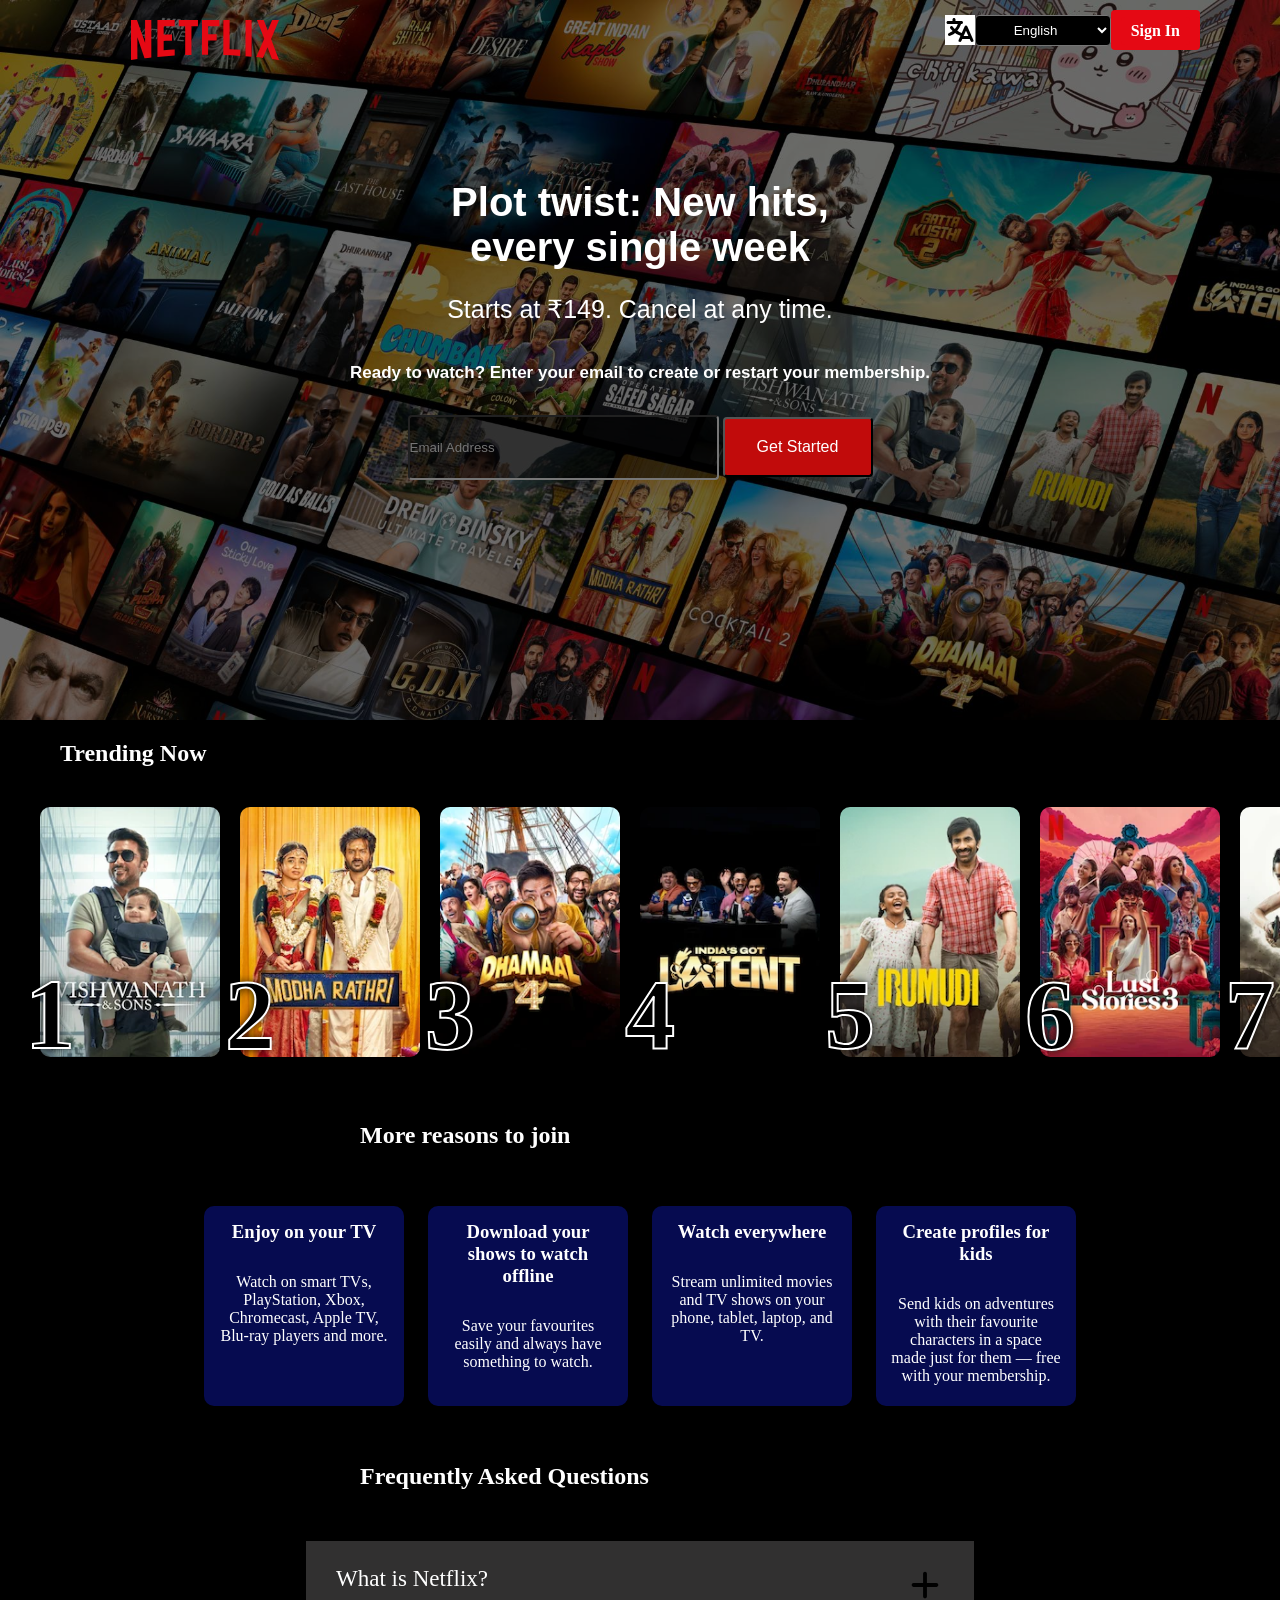
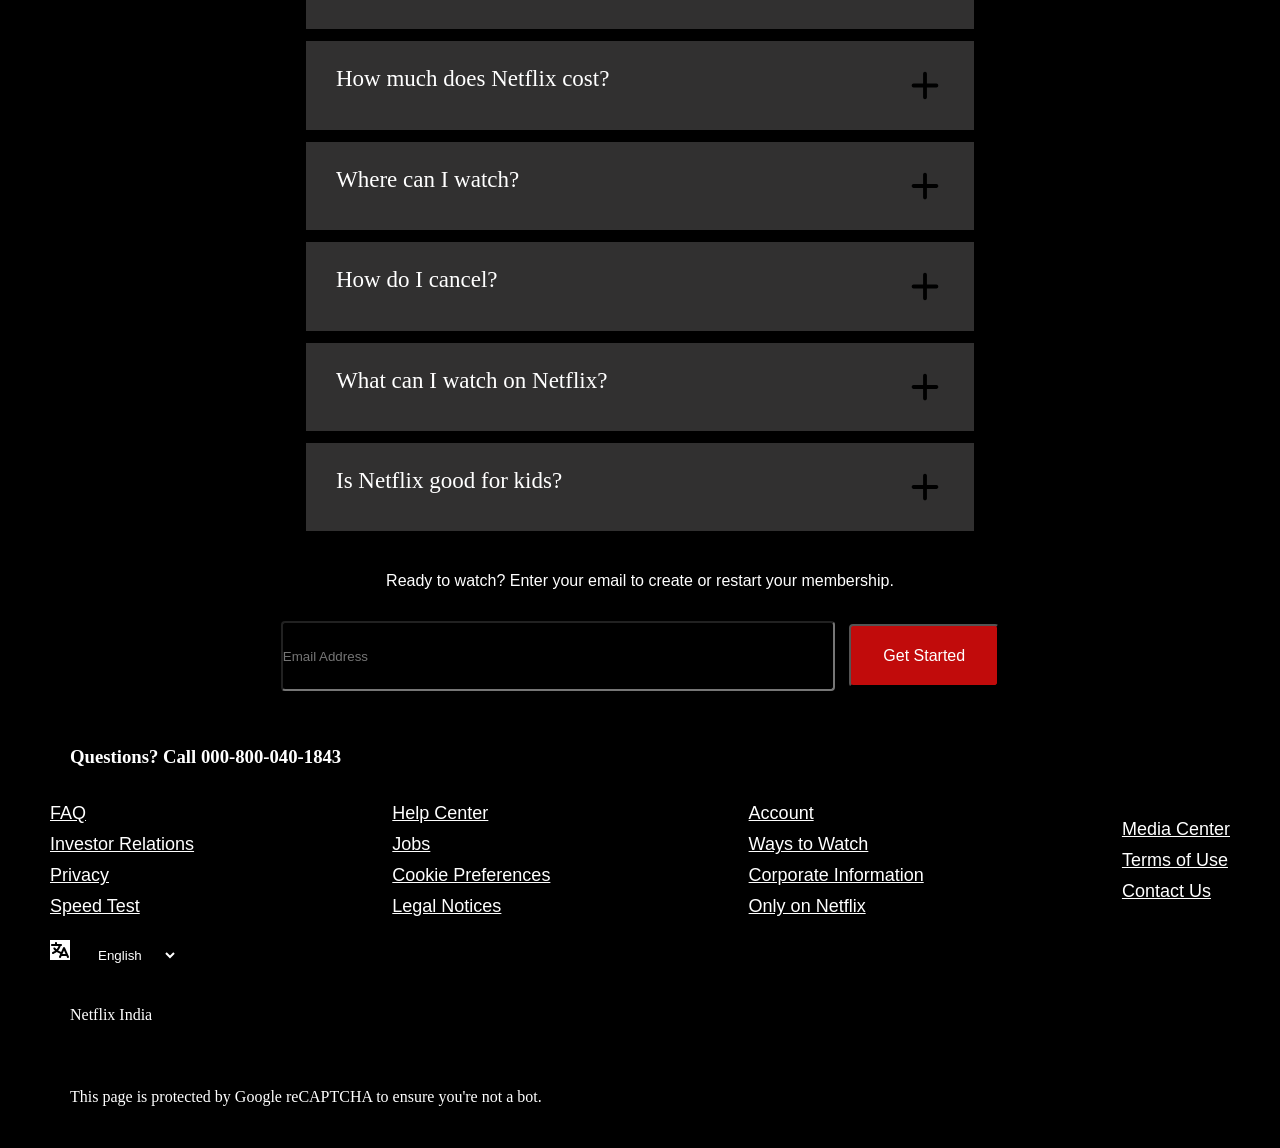
==== projects/netflix.html @ 77486c61 "add some project" ====
<!DOCTYPE html>
<html lang="en">

<head>
    <meta charset="UTF-8">
    <meta name="viewport" content="width=device-width, initial-scale=1.0">
    <title>Netflix</title>
    <link rel="stylesheet" href="netflix.css">
    <!-- <link rel="icon" href="data:,"> -->
</head>

<body>
    <header>
        <div class="box">
        </div>
        <nav class="navbar">
            <div class="logo">
                <img src="/assets/Netflix_name.svg" alt="Netflix_name">
            </div>
            <div class="nav_op">
                <img class="lan" src="/assets/language-solid-full.svg" alt="language">
                <!-- <i class="fa-solid fa-language"></i> -->
                <select class="nav_select">
                    <option value="English">English</option>
                    <option value="Hindi">Hindi</option>
                </select>
                <div class="sign_in">
                    <a href="#" class="sign_in">Sign In</a>
                </div>
            </div>
        </nav>
        <div class="content">
            <div class="center">
                <h1>Plot twist: New hits,<br> every single week</h1>
                <p>Starts at ₹149. Cancel at any time.</p>
            </div>
            <h3>Ready to watch? Enter your email to create or restart your membership.</h3>
            <div class="in-btn">
                <form class="in-btn">
                    <input type="email" placeholder="Email Address" aria-label="Email Address" required>

                    <button type="submit">Get Started</button>
                </form>
            </div>
        </div>
    </header>

    <main class="main-content">
        <section class="trending">
            <h2>Trending Now</h2>
            <div class="movie">
                <div class="movie-1 movies">
                    <span class="series">1</span>
                </div>

                <div class="movie-2 movies">
                    <span class="series">2</span>
                </div>

                <div class="movie-3 movies">
                    <span class="series">3</span>
                </div>

                <div class="movie-4 movies">
                    <span class="series">4</span>
                </div>

                <div class="movie-5 movies">
                    <span class="series">5</span>
                </div>
                <div class="movie-6 movies">
                    <span class="series">6</span>
                </div>

                <div class="movie-7 movies">
                    <span class="series">7</span>
                </div>

                <div class="movie-8 movies">
                    <span class="series">8</span>
                </div>

                <div class="movie-9 movies">
                    <span class="series">9</span>
                </div>

                <div class="movie-10 movies">
                    <span class="series">10</span>
                </div>
            </div>
        </section>
        <section class="reason-to-join">
            <h2>More reasons to join</h2>
            <div class="contain">
                <div class="box1">
                    <h3>Enjoy on your TV</h3>
                    <p>Watch on smart TVs, PlayStation, Xbox, Chromecast, Apple TV, Blu-ray players and more.</p>
                </div>
                <div class="box1">
                    <h3>Download your shows to watch offline</h3>
                    <p>Save your favourites easily and always have something to watch.</p>
                </div>
                <div class="box1">
                    <h3>Watch everywhere</h3>
                    <p>Stream unlimited movies and TV shows on your phone, tablet, laptop, and TV.</p>
                </div>
                <div class="box1">
                    <h3>Create profiles for kids</h3>
                    <p>Send kids on adventures with their favourite characters in a space made just for them — free with
                        your membership.</p>
                </div>
            </div>
        </section>
        <section class="faqs">
            <h2>Frequently Asked Questions</h2>
            <div class="que">
                <p> What is Netflix? <img src="/assets/plus-solid-full.svg" alt="image"> </p>
            </div>
            <div class="que">
                <p> How much does Netflix cost? <img src="/assets/plus-solid-full.svg" alt="image"> </p>
            </div>
            <div class="que">
                <p> Where can I watch?<img src="/assets/plus-solid-full.svg" alt="image"> </p>
            </div>
            <div class="que">
                <p> How do I cancel? <img src="/assets/plus-solid-full.svg" alt="image"> </p>
            </div>
            <div class="que">
                <p> What can I watch on Netflix?<img src="/assets/plus-solid-full.svg" alt="image"> </p>
            </div>
            <div class="que">
                <p> Is Netflix good for kids? <img src="/assets/plus-solid-full.svg" alt="image"> </p>
            </div>
        </section>
        <section>
            <div class="membership">
                <p>Ready to watch? Enter your email to create or restart your membership.</p>
                <form class="in-btn second">
                    <input type="email" placeholder="Email Address" aria-label="Email Address" required>
                    <button type="submit">Get Started</button>
                </form>
            </div>
        </section>


    </main>
    <footer class="footer">
        <div class="footer-content">
            <h3>Questions? Call 000-800-040-1843</h3>
            <div class="footer-links">
                <ul>
                    <li><a href="#">FAQ</a></li>
                    <li><a href="#">Investor Relations</a></li>
                    <li><a href="#">Privacy</a></li>
                    <li><a href="#">Speed Test</a></li>
                </ul>

                <ul>
                    <li><a href="#">Help Center</a></li>
                    <li><a href="#">Jobs</a></li>
                    <li><a href="#">Cookie Preferences</a></li>
                    <li><a href="#">Legal Notices</a></li>
                </ul>

                <ul>
                    <li><a href="#">Account</a></li>
                    <li><a href="#">Ways to Watch</a></li>
                    <li><a href="#">Corporate Information</a></li>
                    <li><a href="#">Only on Netflix</a></li>
                </ul>

                <ul>
                    <li><a href="#">Media Center</a></li>
                    <li><a href="#">Terms of Use</a></li>
                    <li><a href="#">Contact Us</a></li>
                </ul>

            </div>

            <div class="footer-select">
                <img class="lan" src="/assets/language-solid-full.svg" alt="language">
                <select class="footer-select-btn">
                    <option value="English">English</option>
                    <option value="Hindi">Hindi</option>
                </select>
            </div>

            <p>Netflix India</p>
            <P>This page is protected by Google reCAPTCHA to ensure you're not a bot.</P>

        </div>
    </footer>

</body>

</html>
---- projects/netflix.css ----
* {
    margin: 0;
    padding: 0;
}

/* body {
    background-image: url(netflix_background_img.jpg);
    width: 100%;
    height: 80vh;
} */

header {
    background-image: url(/assets/netflix_background_img.jpg);
    height: 80vh;
    position: relative;
    background-size: cover;
}

header .box {
    height: 80vh;
    width: 100%;
    opacity: 0.44;
    background-color: black;
    position: absolute;
    top: 0;
}

.navbar {
    display: flex;
    position: relative;
    z-index: 10;
    padding: 0 60px;
}

.logo {
    margin-left: 20px;
    margin-top: 20px;
    display: flex;
    align-items: center;
}

.logo img {
    height: 40px;
    width: 250px;
}

.lan {
    width: 30px;
    background-color: white;
}
/* .nav_op i {
    color: rgb(171, 20, 20);
} */

.nav_op {
    display: flex;
    justify-content: center;
    align-items: center;
    margin-left: auto;
    margin-right: 20px;
}

.nav_select {
    background-color: black;
    color: white;
    /* width: 120px;
    height: 30px; */
    padding: 6px 36px 6px 34px;
    border-radius: 4px;
}

.nav_select:hover {
    border: 2px solid white;
}

.sign_in {
    display: inline-block;
    background-color: #e50914;
    color: white;
    text-decoration: none;
    padding: 5px 10px;
    border-radius: 4px;
    font-weight: 600;

}

.sign_in a {
    text-decoration: none;
    color: white;
    text-align: center;
    margin-top: 2px;
}

.sign_in:hover {
    border: 2px solid white;
}

.content {
    color: white;
    margin: 100px auto 0;
    padding: 20px;
    text-align: center;
    position: relative;
    z-index: 12;
}

.center h1 {
    font-size: 40px;
    padding-bottom: 10px;
    font-family: 'Segoe UI', Tahoma, Geneva, Verdana, sans-serif;
}

.center p {
    font-size: 25px;
    font-family: 'Segoe UI', Tahoma, Geneva, Verdana, sans-serif;
    margin-bottom: 24px;
}

.content h3 {
    font-size: 17px;
    font-family: 'Segoe UI', Tahoma, Geneva, Verdana, sans-serif;
}

.in-btn {
    padding: 16px 0px 0px;
}

.in-btn input {
    border-radius: 4px;
    background-color: rgba(0, 0, 0, 0.536);
    color: white;
    width: 307px;
    height: 61px;
    text-align: start;
}

.in-btn button {
    font-size: 16px;
    font-weight: 500;
    color: white;
    border-radius: 4px;
    width: 150px;
    height: 60px;
    background-color: hsl(0, 89%, 40%);

}

.main-content {
    background-color: #000000;
    color: white;
    width: 100%;
    position: relative;

}

.main-content h2 {
    font-size: 1.5em;
    padding: 20px 0px 20px 60px;
}

.movie {
    display: flex;
    gap: 20px;
    overflow-x: auto;
    padding: 20px 40px;
}

.movies {
    flex: 0 0 180px;
    height: 250px;
    position: relative;
    border-radius: 10px;
    background-size: cover;
    background-position: center;
    background-repeat: no-repeat;
}

.series {
    position: absolute;
    bottom: -15px;
    left: -15px;
    font-size: 100px;
    font-weight: 800;
    color: #000;
    -webkit-text-stroke: 2px white;
    text-shadow: 0 0 10px black;
}

.movie-1 {
    background-image: url(/assets/vishwanath&sons.webp);
}

.movie-2 {
    background-image: url(/assets/modha-rathri.webp);
}

.movie-3 {
    background-image: url(/assets/dhamaal-4.webp);
}

.movie-4 {
    background-image: url(/assets/talent.webp);
}

.movie-5 {
    background-image: url(/assets/irumudi.webp);
}

.movie-6 {
    background-image: url(/assets/lust=stories.webp);
}

.movie-7 {
    background-image: url(/assets/alpha.webp);
}

.movie-8 {
    background-image: url(/assets/coaktail.webp);
}

.movie-9 {
    background-image: url(/assets/gatta-kusthi.webp);
}

.movie-10 {
    background-image: url(/assets/ohh-my-dog.webp);
}

.movies {
    transition: transform 0.3s ease;
    cursor: pointer;
}

.movies:hover {
    transform: scale(1.05);
}

.membership {
    text-align: center;
    padding: 20px 5px;
    font-family: sans-serif;
    font-size: medium;
}

.second input {
    width: 550px;
    height: 66px;
    background-color: transparent;
}

.second button {
    margin-left: 10px;
    width: 150px;
    height: 63px;
}

.faqs {
    color: white;
}

.faqs h2 {
    margin: 25px 300px;
}

.que {
    padding: 6px;
    font-size: 23px;
    font-family: ui-sans-serif;
    margin: 0px 300px;
}

.que p {
       background-color: rgb(49, 48, 48);
    padding: 25px 30px;
    display: flex;
    justify-content: space-between;

}
.que P img {
    width: 3vw;
    color: white;
}

.contain {
    display: flex;
    justify-content: center;
    align-items: center;
}

.reason-to-join h2 {
    margin: 25px 300px;
}

.box1 {
    width: 200px;
    height: 200px;
    background-color: rgb(6, 11, 80);
    border-radius: 10px;
    text-align: center;
    margin: 12px;
}

.box1 h3,
p {
    padding: 15px;
}


.footer {
    background-color: #000000;
    color: white;
    padding: 10px 50px;
}

.footer-content h3 {
    padding: 25px 20px;
}

.footer-links {
    display: flex;
    justify-content: space-between;
    align-items: center;
    margin-bottom: 10px;
    gap: 20px;
    font-family: 'Segoe UI', Tahoma, Geneva, Verdana, sans-serif;
}

.footer-links a {
    color: white;
    font-size: 14px;
    font-weight: 250;
    font-size: large;
}

.foote-links ul {
    display: flex;
    gap: 20px;
}

.footer-links li {
    list-style: none;
    margin: 10px 0px;
}

.footer-select {
    display:inline;
    text-align: center;
    gap: 0px;
    /* border: 2px solid white; */
}
.footer-select img{
    width: 20px;
    background-color: white;
}


.footer-select-btn {
    color: white;
    background-color: #000000;
    padding: 10px 20px;
    transition: transform 0.3s ease;
    cursor: pointer;
    border: none;
    display: inline;
}

.footer-select-btn:hover {
    transition: transform 0.3s ease;
    cursor: pointer;

}

.footer-content p {
    padding: 32px 20px;
}
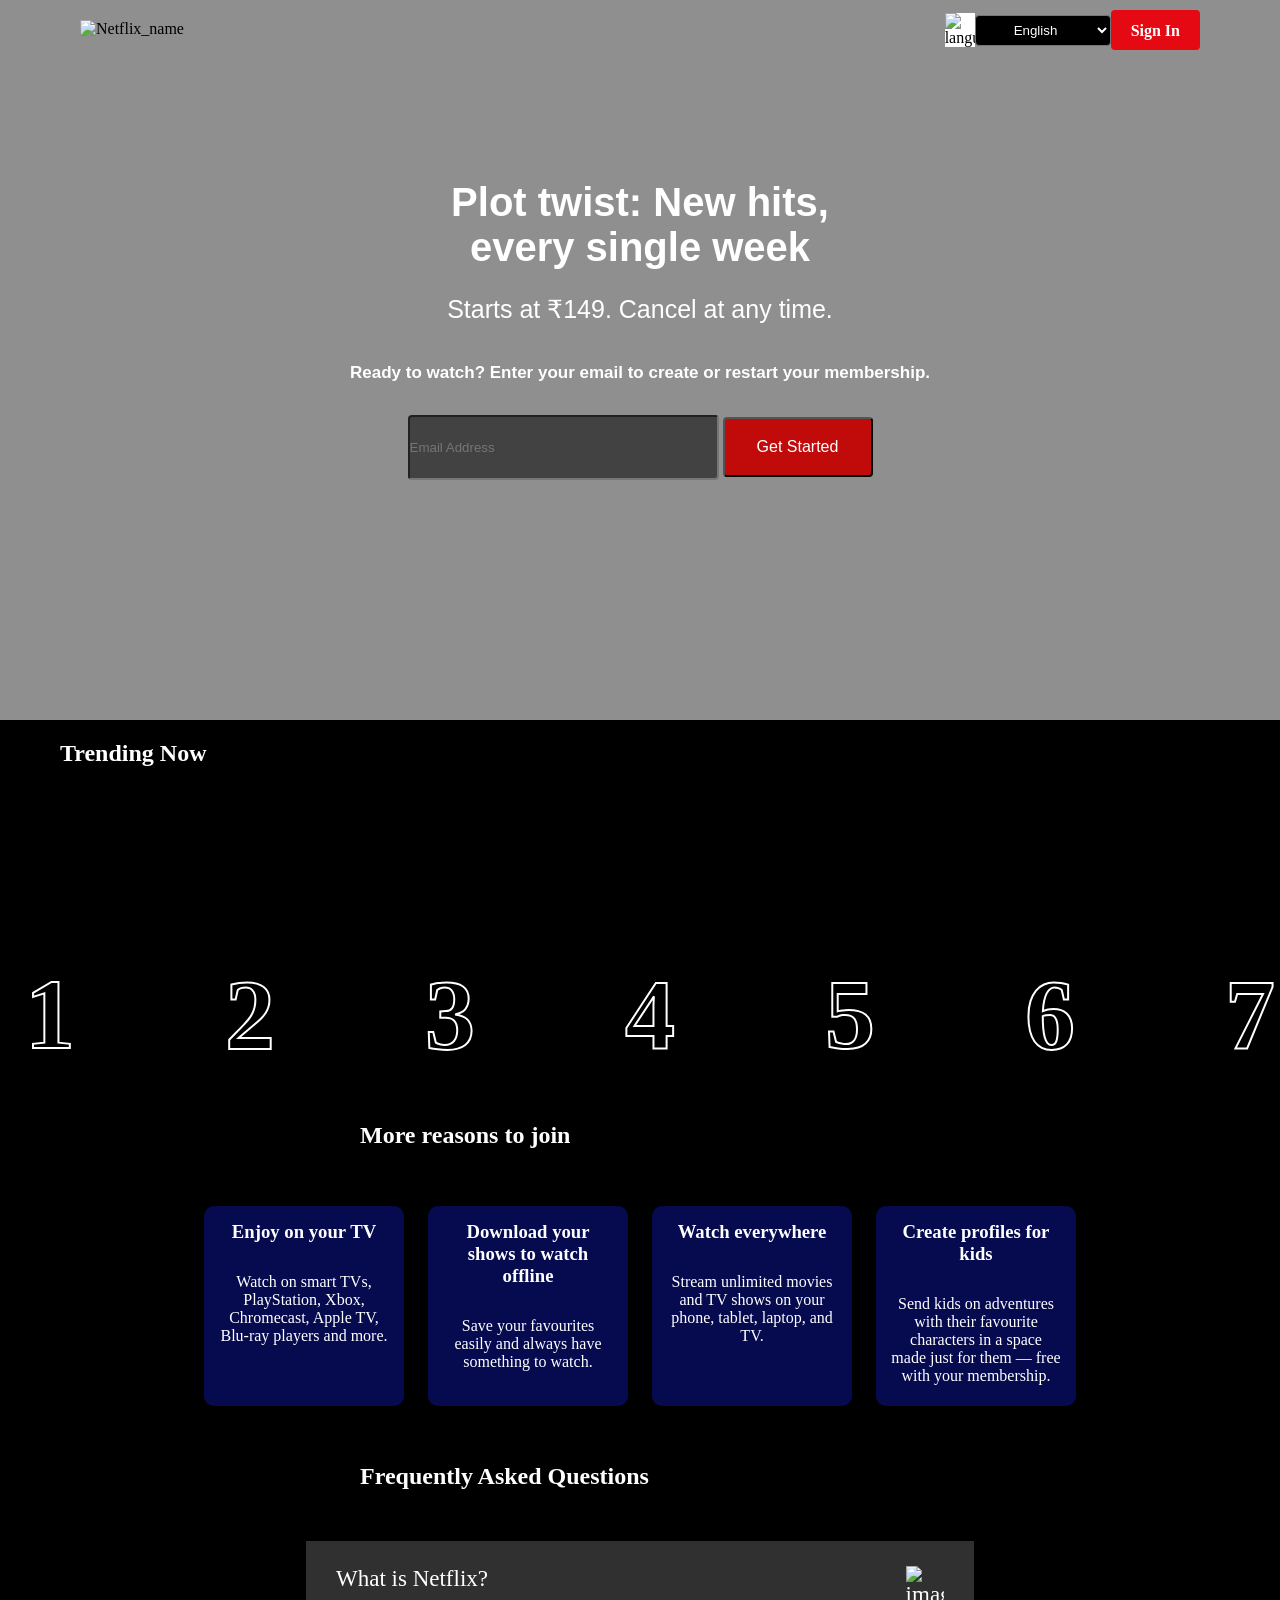
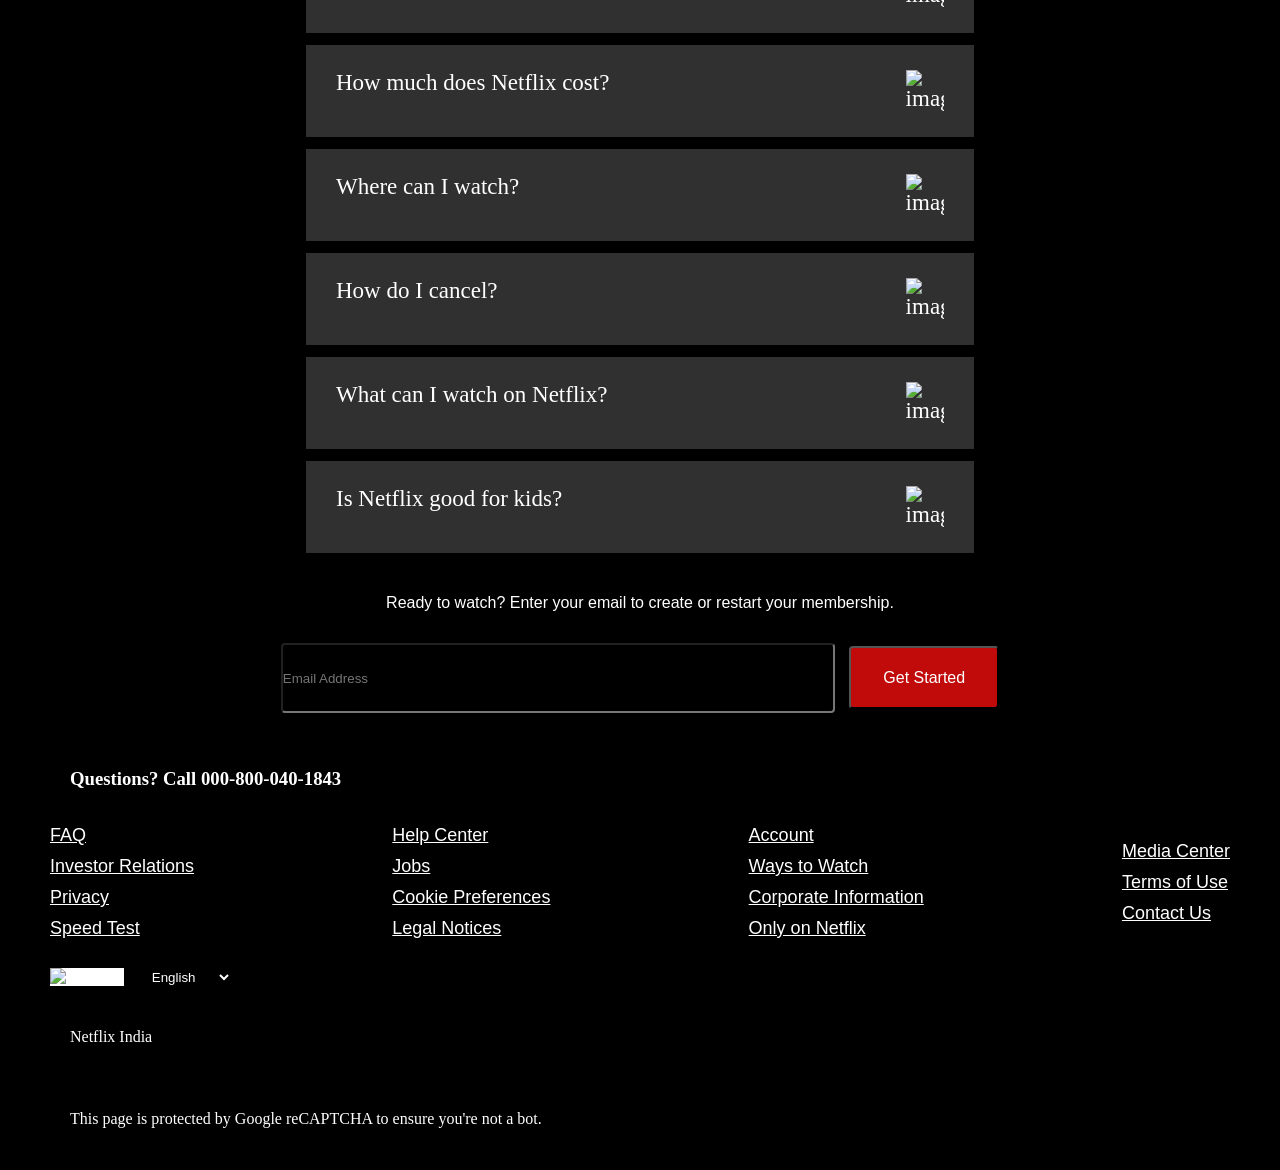
==== commit 8af4bb1f: "fix: update image paths to relative URLs in HTML and CSS files" ====
--- a/projects/netflix.html
+++ b/projects/netflix.html
@@ -15,10 +15,10 @@
         </div>
         <nav class="navbar">
             <div class="logo">
-                <img src="/assets/Netflix_name.svg" alt="Netflix_name">
+                <img src="./Netflix_name.svg" alt="Netflix_name">
             </div>
             <div class="nav_op">
-                <img class="lan" src="/assets/language-solid-full.svg" alt="language">
+                <img class="lan" src="./language-solid-full.svg" alt="language">
                 <!-- <i class="fa-solid fa-language"></i> -->
                 <select class="nav_select">
                     <option value="English">English</option>
@@ -114,22 +114,22 @@
         <section class="faqs">
             <h2>Frequently Asked Questions</h2>
             <div class="que">
-                <p> What is Netflix? <img src="/assets/plus-solid-full.svg" alt="image"> </p>
+                <p> What is Netflix? <img src="./plus-solid-full.svg" alt="image"> </p>
             </div>
             <div class="que">
-                <p> How much does Netflix cost? <img src="/assets/plus-solid-full.svg" alt="image"> </p>
+                <p> How much does Netflix cost? <img src="./plus-solid-full.svg" alt="image"> </p>
             </div>
             <div class="que">
-                <p> Where can I watch?<img src="/assets/plus-solid-full.svg" alt="image"> </p>
+                <p> Where can I watch?<img src="./plus-solid-full.svg" alt="image"> </p>
             </div>
             <div class="que">
-                <p> How do I cancel? <img src="/assets/plus-solid-full.svg" alt="image"> </p>
+                <p> How do I cancel? <img src="./plus-solid-full.svg" alt="image"> </p>
             </div>
             <div class="que">
-                <p> What can I watch on Netflix?<img src="/assets/plus-solid-full.svg" alt="image"> </p>
+                <p> What can I watch on Netflix?<img src="./plus-solid-full.svg" alt="image"> </p>
             </div>
             <div class="que">
-                <p> Is Netflix good for kids? <img src="/assets/plus-solid-full.svg" alt="image"> </p>
+                <p> Is Netflix good for kids? <img src="./plus-solid-full.svg" alt="image"> </p>
             </div>
         </section>
         <section>
@@ -178,7 +178,7 @@
             </div>
 
             <div class="footer-select">
-                <img class="lan" src="/assets/language-solid-full.svg" alt="language">
+                <img class="lan" src="./language-solid-full.svg" alt="language">
                 <select class="footer-select-btn">
                     <option value="English">English</option>
                     <option value="Hindi">Hindi</option>
--- a/projects/netflix.css
+++ b/projects/netflix.css
@@ -10,7 +10,7 @@
 } */
 
 header {
-    background-image: url(/assets/netflix_background_img.jpg);
+    background-image: url(./netflix_background_img.jpg);
     height: 80vh;
     position: relative;
     background-size: cover;
@@ -48,6 +48,7 @@
     width: 30px;
     background-color: white;
 }
+
 /* .nav_op i {
     color: rgb(171, 20, 20);
 } */
@@ -187,43 +188,43 @@
 }
 
 .movie-1 {
-    background-image: url(/assets/vishwanath&sons.webp);
+    background-image: url(./vishwanath&sons.webp);
 }
 
 .movie-2 {
-    background-image: url(/assets/modha-rathri.webp);
+    background-image: url(./modha-rathri.webp);
 }
 
 .movie-3 {
-    background-image: url(/assets/dhamaal-4.webp);
+    background-image: url(./dhamaal-4.webp);
 }
 
 .movie-4 {
-    background-image: url(/assets/talent.webp);
+    background-image: url(./talent.webp);
 }
 
 .movie-5 {
-    background-image: url(/assets/irumudi.webp);
+    background-image: url(./irumudi.webp);
 }
 
 .movie-6 {
-    background-image: url(/assets/lust=stories.webp);
+    background-image: url(./lust=stories.webp);
 }
 
 .movie-7 {
-    background-image: url(/assets/alpha.webp);
+    background-image: url(./alpha.webp);
 }
 
 .movie-8 {
-    background-image: url(/assets/coaktail.webp);
+    background-image: url(./coaktail.webp);
 }
 
 .movie-9 {
-    background-image: url(/assets/gatta-kusthi.webp);
+    background-image: url(./gatta-kusthi.webp);
 }
 
 .movie-10 {
-    background-image: url(/assets/ohh-my-dog.webp);
+    background-image: url(./ohh-my-dog.webp);
 }
 
 .movies {
@@ -270,12 +271,13 @@
 }
 
 .que p {
-       background-color: rgb(49, 48, 48);
+    background-color: rgb(49, 48, 48);
     padding: 25px 30px;
     display: flex;
     justify-content: space-between;
 
 }
+
 .que P img {
     width: 3vw;
     color: white;
@@ -343,12 +345,13 @@
 }
 
 .footer-select {
-    display:inline;
+    display: inline;
     text-align: center;
     gap: 0px;
     /* border: 2px solid white; */
 }
-.footer-select img{
+
+.footer-select img {
     width: 20px;
     background-color: white;
 }
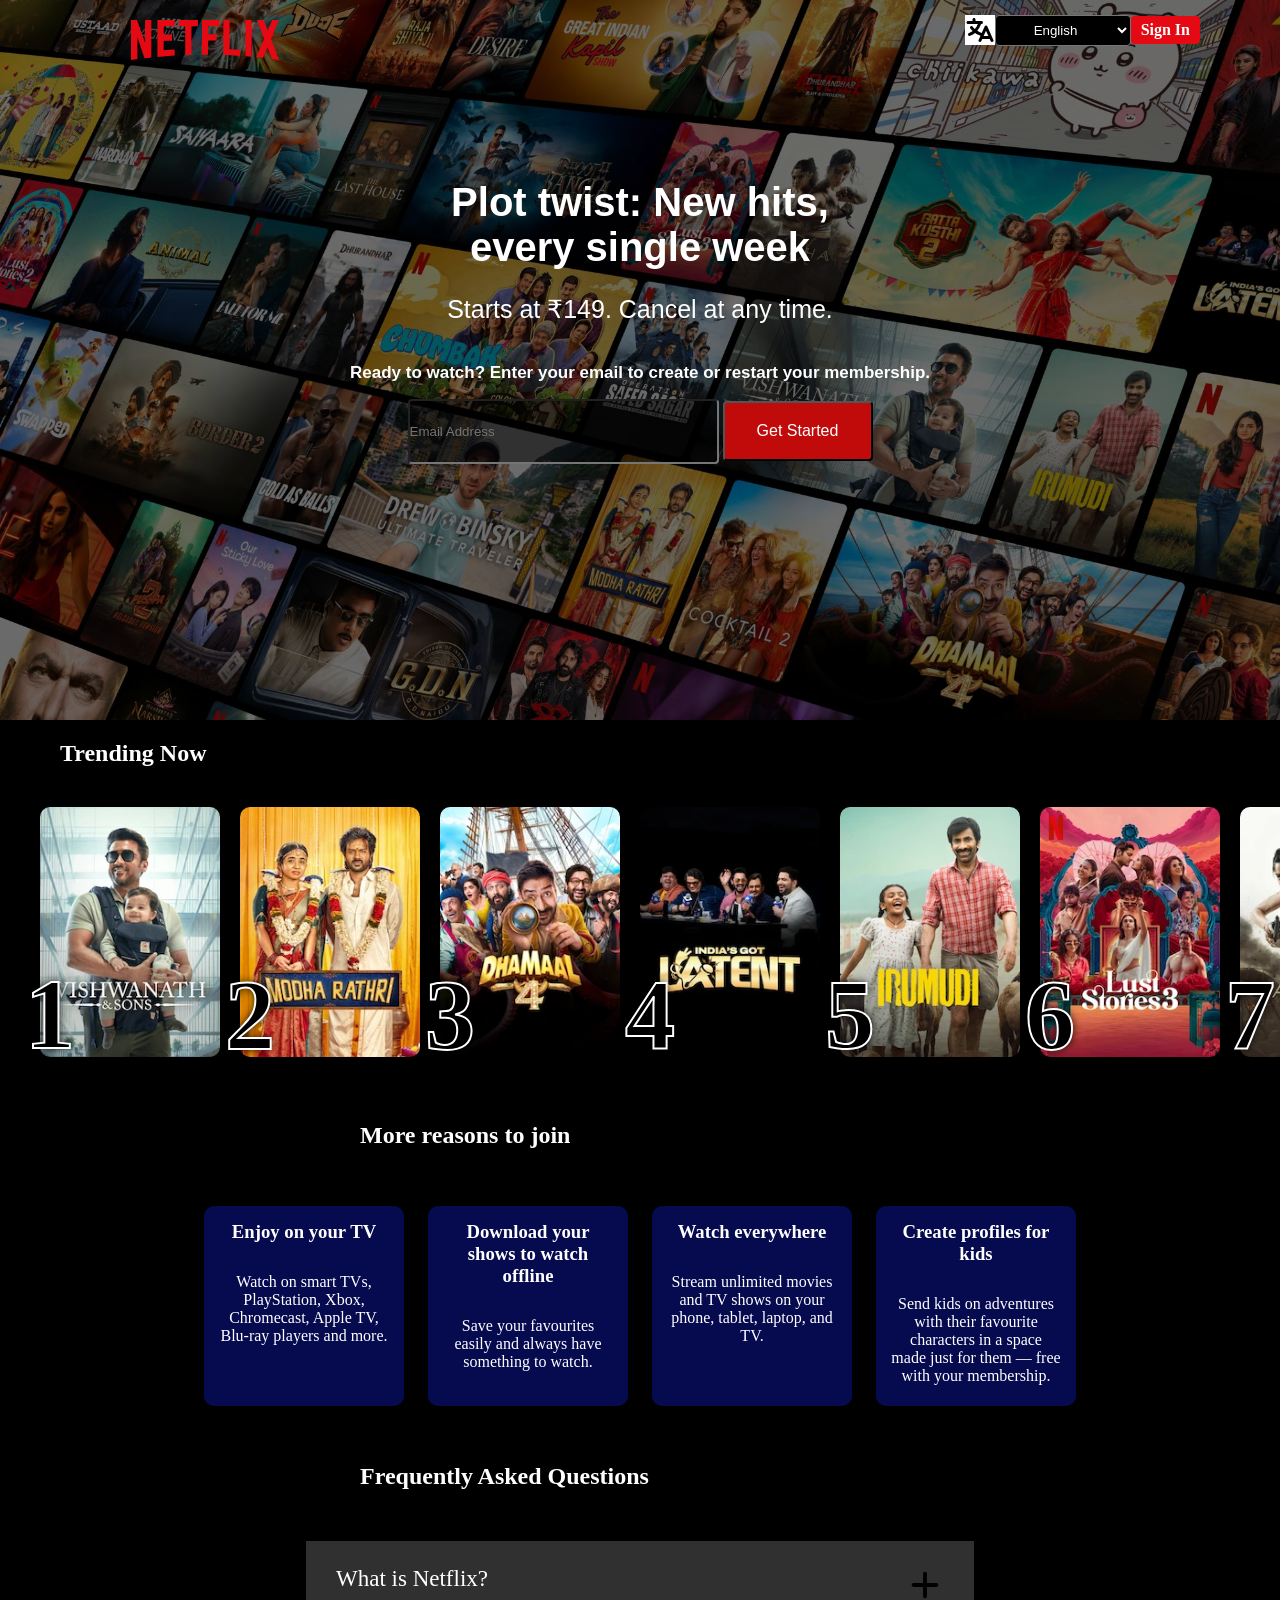
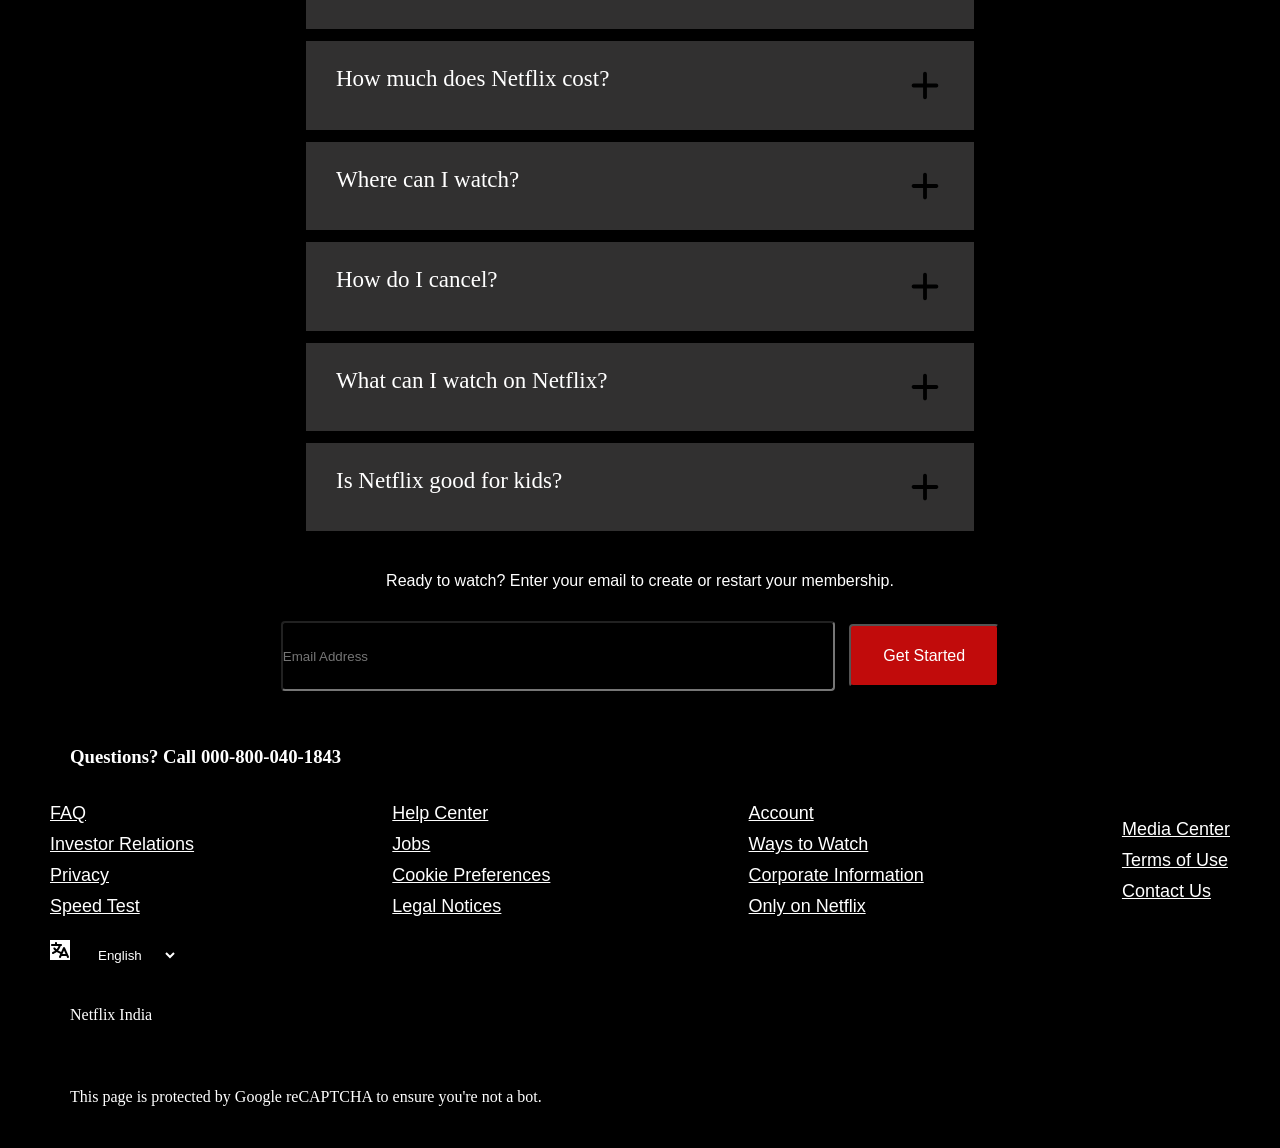
==== commit bbac74bf: "fix: update image paths" ====
--- a/projects/netflix.html
+++ b/projects/netflix.html
@@ -15,17 +15,17 @@
         </div>
         <nav class="navbar">
             <div class="logo">
-                <img src="./Netflix_name.svg" alt="Netflix_name">
+                <img src="../assets/Netflix_name.svg" alt="Netflix_name">
             </div>
             <div class="nav_op">
-                <img class="lan" src="./language-solid-full.svg" alt="language">
+                <img class="lan" src="../assets/language-solid-full.svg" alt="language">
                 <!-- <i class="fa-solid fa-language"></i> -->
                 <select class="nav_select">
                     <option value="English">English</option>
                     <option value="Hindi">Hindi</option>
                 </select>
                 <div class="sign_in">
-                    <a href="#" class="sign_in">Sign In</a>
+                    <a href="#" >Sign In</a>
                 </div>
             </div>
         </nav>
@@ -35,13 +35,13 @@
                 <p>Starts at ₹149. Cancel at any time.</p>
             </div>
             <h3>Ready to watch? Enter your email to create or restart your membership.</h3>
-            <div class="in-btn">
+            <!-- <div class="in-btn"> -->
                 <form class="in-btn">
                     <input type="email" placeholder="Email Address" aria-label="Email Address" required>
 
                     <button type="submit">Get Started</button>
                 </form>
-            </div>
+            <!-- </div> -->
         </div>
     </header>
 
@@ -114,22 +114,22 @@
         <section class="faqs">
             <h2>Frequently Asked Questions</h2>
             <div class="que">
-                <p> What is Netflix? <img src="./plus-solid-full.svg" alt="image"> </p>
+                <p> What is Netflix? <img src="../assets/plus-solid-full.svg" alt="image"> </p>
             </div>
             <div class="que">
-                <p> How much does Netflix cost? <img src="./plus-solid-full.svg" alt="image"> </p>
+                <p> How much does Netflix cost? <img src="../assets/plus-solid-full.svg" alt="image"> </p>
             </div>
             <div class="que">
-                <p> Where can I watch?<img src="./plus-solid-full.svg" alt="image"> </p>
+                <p> Where can I watch?<img src="../assets/plus-solid-full.svg" alt="image"> </p>
             </div>
             <div class="que">
-                <p> How do I cancel? <img src="./plus-solid-full.svg" alt="image"> </p>
+                <p> How do I cancel? <img src="../assets/plus-solid-full.svg" alt="image"> </p>
             </div>
             <div class="que">
-                <p> What can I watch on Netflix?<img src="./plus-solid-full.svg" alt="image"> </p>
+                <p> What can I watch on Netflix?<img src="../assets/plus-solid-full.svg" alt="image"> </p>
             </div>
             <div class="que">
-                <p> Is Netflix good for kids? <img src="./plus-solid-full.svg" alt="image"> </p>
+                <p> Is Netflix good for kids? <img src="../assets/plus-solid-full.svg" alt="image"> </p>
             </div>
         </section>
         <section>
@@ -178,7 +178,7 @@
             </div>
 
             <div class="footer-select">
-                <img class="lan" src="./language-solid-full.svg" alt="language">
+                <img class="lan" src="../assets/language-solid-full.svg" alt="language">
                 <select class="footer-select-btn">
                     <option value="English">English</option>
                     <option value="Hindi">Hindi</option>
--- a/projects/netflix.css
+++ b/projects/netflix.css
@@ -10,7 +10,7 @@
 } */
 
 header {
-    background-image: url(./netflix_background_img.jpg);
+    background-image: url(../assets/netflix_background_img.jpg);
     height: 80vh;
     position: relative;
     background-size: cover;
@@ -48,7 +48,6 @@
     width: 30px;
     background-color: white;
 }
-
 /* .nav_op i {
     color: rgb(171, 20, 20);
 } */
@@ -188,43 +187,43 @@
 }
 
 .movie-1 {
-    background-image: url(./vishwanath&sons.webp);
+    background-image: url(../assets/vishwanath&sons.webp);
 }
 
 .movie-2 {
-    background-image: url(./modha-rathri.webp);
+    background-image: url(../assets/modha-rathri.webp);
 }
 
 .movie-3 {
-    background-image: url(./dhamaal-4.webp);
+    background-image: url(../assets/dhamaal-4.webp);
 }
 
 .movie-4 {
-    background-image: url(./talent.webp);
+    background-image: url(../assets/talent.webp);
 }
 
 .movie-5 {
-    background-image: url(./irumudi.webp);
+    background-image: url(../assets/irumudi.webp);
 }
 
 .movie-6 {
-    background-image: url(./lust=stories.webp);
+    background-image: url(../assets/lust=stories.webp);
 }
 
 .movie-7 {
-    background-image: url(./alpha.webp);
+    background-image: url(../assets/alpha.webp);
 }
 
 .movie-8 {
-    background-image: url(./coaktail.webp);
+    background-image: url(../assets/coaktail.webp);
 }
 
 .movie-9 {
-    background-image: url(./gatta-kusthi.webp);
+    background-image: url(../assets/gatta-kusthi.webp);
 }
 
 .movie-10 {
-    background-image: url(./ohh-my-dog.webp);
+    background-image: url(../assets/ohh-my-dog.webp);
 }
 
 .movies {
@@ -271,13 +270,12 @@
 }
 
 .que p {
-    background-color: rgb(49, 48, 48);
+       background-color: rgb(49, 48, 48);
     padding: 25px 30px;
     display: flex;
     justify-content: space-between;
 
 }
-
 .que P img {
     width: 3vw;
     color: white;
@@ -345,13 +343,12 @@
 }
 
 .footer-select {
-    display: inline;
+    display:inline;
     text-align: center;
     gap: 0px;
     /* border: 2px solid white; */
 }
-
-.footer-select img {
+.footer-select img{
     width: 20px;
     background-color: white;
 }
@@ -375,4 +372,292 @@
 
 .footer-content p {
     padding: 32px 20px;
-}+}
+
+/* MOBILE PHONES */
+@media (max-width: 768px) {
+    header {
+        height: auto;
+        min-height: 650px;
+        background-position: center;
+    }
+
+    header .box {
+        height: 100%;
+        min-height: 650px;
+    }
+
+    .navbar {
+        padding: 20px;
+        align-items: center;
+    }
+
+    .logo {
+        margin: 0;
+    }
+
+    .logo img {
+        width: 100px;
+        height: auto;
+    }
+
+    .nav_op {
+        margin: 0 0 0 auto;
+        gap: 8px;
+    }
+
+    .lan {
+        width: 20px;
+    }
+
+    .nav_select {
+        padding: 6px;
+        font-size: 12px;
+    }
+
+    .sign_in {
+        padding: 7px 10px;
+        font-size: 13px;
+        white-space: nowrap;
+    }
+
+    .content {
+        margin: 100px auto 0;
+        padding: 20px;
+    }
+
+    .center h1 {
+        font-size: 30px;
+        line-height: 1.25;
+    }
+
+    .center p {
+        font-size: 18px;
+        margin-bottom: 20px;
+    }
+
+    .content h3 {
+        font-size: 15px;
+        line-height: 1.5;
+    }
+
+    .in-btn {
+        display: flex;
+        flex-direction: column;
+        align-items: center;
+        gap: 12px;
+        padding-top: 16px;
+    }
+
+    .in-btn input,
+    .second input {
+        box-sizing: border-box;
+        width: 100%;
+        max-width: 450px;
+        height: 55px;
+        padding: 12px;
+    }
+
+    .in-btn button,
+    .second button {
+        width: auto;
+        min-width: 150px;
+        height: 50px;
+        padding: 10px 20px;
+        margin: 0;
+    }
+
+    .main-content h2 {
+        font-size: 22px;
+        padding: 20px;
+    }
+
+    .movie {
+        gap: 14px;
+        padding: 15px 20px 25px;
+    }
+
+    .movies {
+        flex-basis: 140px;
+        height: 200px;
+    }
+
+    .series {
+        font-size: 75px;
+        bottom: -10px;
+        left: -10px;
+    }
+
+    .contain {
+        flex-wrap: wrap;
+        justify-content: center;
+    }
+
+    .reason-to-join h2 {
+        margin: 20px;
+    }
+
+    .box1 {
+        box-sizing: border-box;
+        width: calc(50% - 24px);
+        min-height: 200px;
+        height: auto;
+        margin: 6px;
+        padding: 12px;
+    }
+
+    .box1 h3 {
+        font-size: 18px;
+    }
+
+
+    .box1 p {
+        font-size: 14px;
+    }
+
+    .faqs h2 {
+        margin: 25px 20px;
+    }
+
+    .que {
+        margin: 0 20px 8px;
+        font-size: 17px;
+    }
+
+    .que p {
+        padding: 20px;
+        gap: 12px;
+        align-items: center;
+    }
+
+    .que p img {
+        width: 22px;
+        min-width: 22px;
+    }
+
+    .membership {
+        padding: 25px 20px;
+        line-height: 1.5;
+    }
+
+    .second {
+        width: 100%;
+    }
+
+    .footer {
+        padding: 20px;
+    }
+
+    .footer-content h3 {
+        padding: 20px 0;
+        font-size: 16px;
+    }
+
+    .footer-links {
+        grid-template-columns: repeat(2, minmax(0, 1fr));
+        gap: 15px;
+    }
+
+    .footer-links a {
+        font-size: 14px;
+    }
+
+    .footer-select {
+        display: inline-flex;
+        align-items: center;
+    }
+
+    .footer-content p {
+        padding: 20px 0;
+        font-size: 13px;
+    }
+}
+
+
+/* SMALL MOBILE PHONES */
+@media (max-width: 480px) {
+    .navbar {
+        padding: 16px;
+    }
+
+    .logo img {
+        width: 85px;
+    }
+
+    .nav_op {
+        gap: 5px;
+    }
+
+    .nav_select {
+        max-width: 85px;
+        padding: 5px 3px;
+    }
+
+    .sign_in {
+        padding: 6px 8px;
+        margin: 0;
+    }
+
+    .content {
+        margin-top: 80px;
+        padding: 15px;
+    }
+
+    .center h1 {
+        font-size: 26px;
+    }
+
+    .center p {
+        font-size: 16px;
+    }
+
+    .content h3 {
+        font-size: 14px;
+    }
+
+    .movies {
+        flex-basis: 120px;
+        height: 175px;
+    }
+
+    .series {
+        font-size: 65px;
+    }
+
+    .box1 {
+        width: calc(100% - 30px);
+        min-height: 150px;
+        margin: 6px 0;
+    }
+
+    .faqs h2,
+    .reason-to-join h2 {
+        font-size: 20px;
+        margin: 20px;
+    }
+
+    .que {
+        margin: 0 12px 8px;
+        font-size: 15px;
+    }
+
+    .que p {
+        padding: 18px 14px;
+    }
+
+    .second input {
+        width: 100%;
+    }
+
+    .footer {
+        padding: 15px;
+    }
+
+    .footer-links {
+        column-gap: 10px;
+    }
+
+    .footer-links a {
+        font-size: 13px;
+    }
+}
